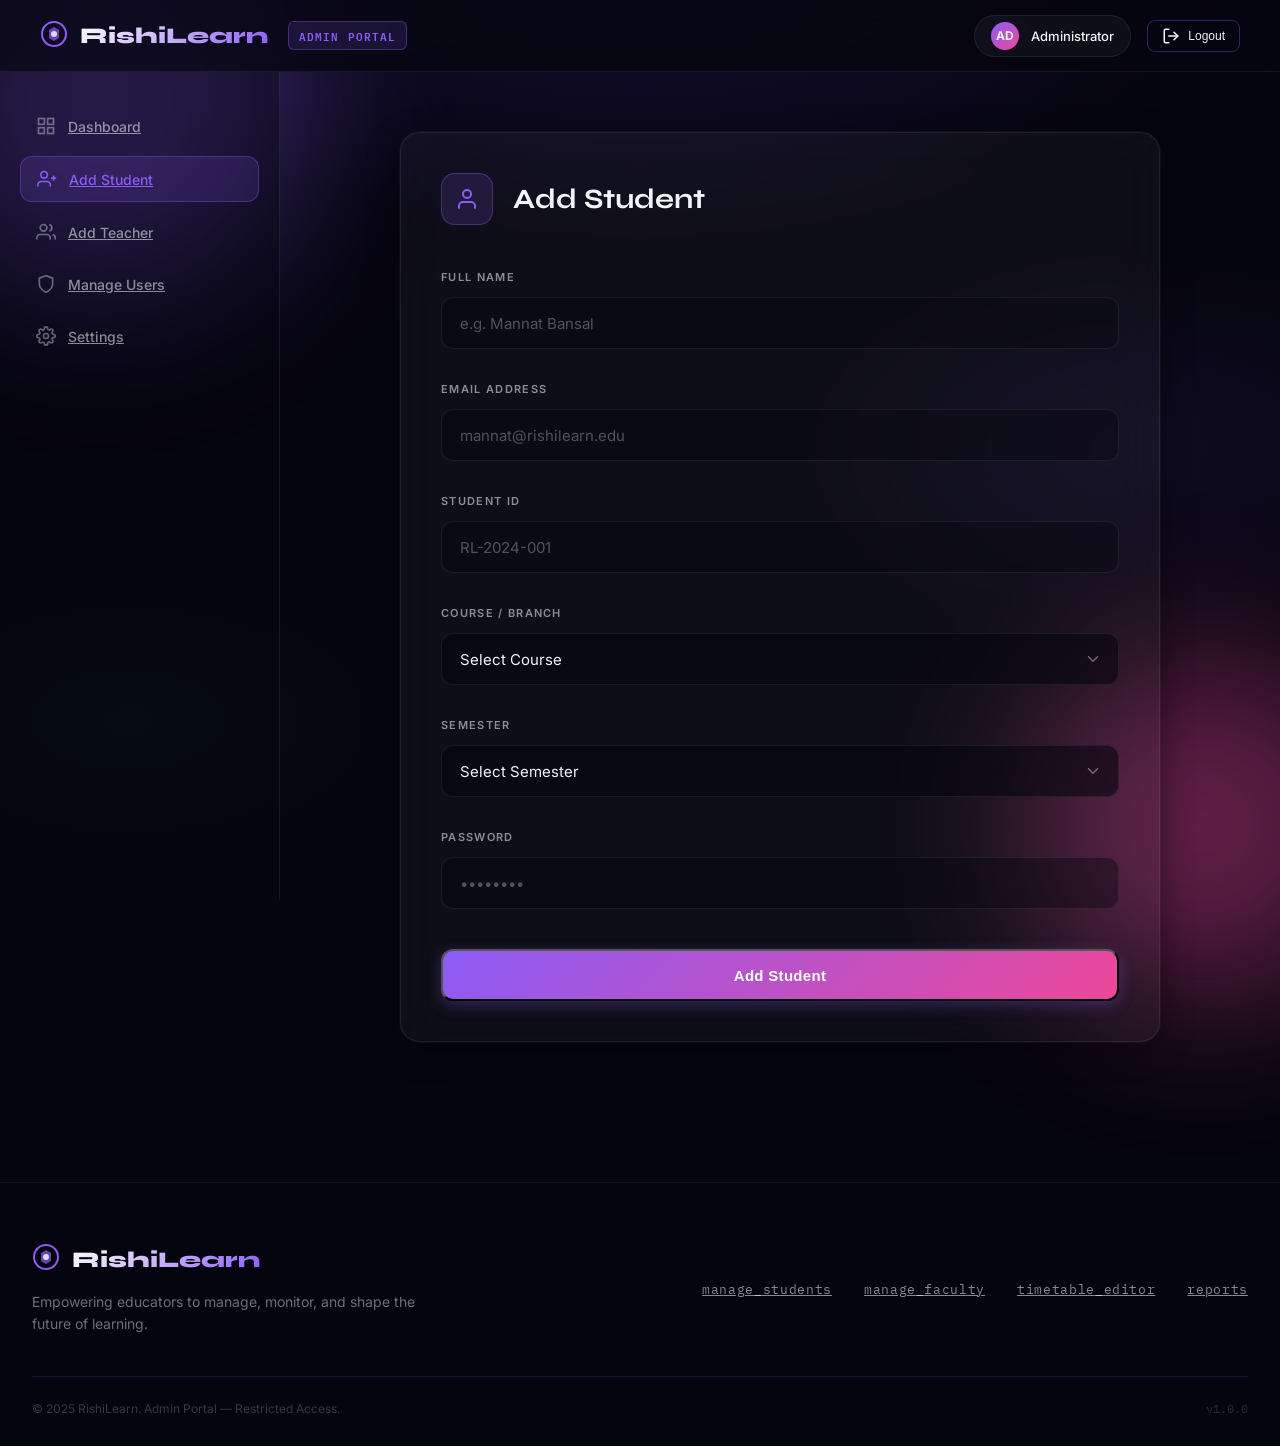
==== admin-portal.html @ 784b901e "Admin-portal" ====
<!DOCTYPE html>
<html lang="en">
<head>
    <meta charset="UTF-8">
    <meta name="viewport" content="width=device-width, initial-scale=1.0">
    <title>Admin Portal — RishiLearn</title>
    <!-- Google Fonts -->
    <link rel="preconnect" href="https://fonts.googleapis.com">
    <link rel="preconnect" href="https://fonts.gstatic.com" crossorigin>
    <link href="https://fonts.googleapis.com/css2?family=IBM+Plex+Mono:wght@400;500;600&family=Inter:wght@400;500;600;700&family=Syne:wght@700;800&display=swap" rel="stylesheet">
    <!-- Custom CSS -->
    <link rel="stylesheet" href="CSS/admin.css">
</head>
<body>
    <div class="scene">
        <div class="orb orb-1"></div>
        <div class="orb orb-2"></div>
    </div>

    <header class="navbar">
        <div class="nav-left">
            <a href="#" class="brand">
                <div class="brand-orb">
                    <svg width="28" height="28" viewBox="0 0 28 28" fill="none">
                        <circle cx="14" cy="14" r="12" stroke="url(#logoGrad)" stroke-width="2"/>
                        <path d="M9 10 L14 7 L19 10 L19 18 L14 21 L9 18 Z" fill="url(#logoFill)" opacity="0.9"/>
                        <circle cx="14" cy="14" r="3" fill="#fff" opacity="0.8" />
                        <defs>
                            <linearGradient id="logoGrad" x1="0" y1="0" x2="28" y2="28">
                                <stop offset="0%" stop-color="#8b5cf6" />
                                <stop offset="100%" stop-color="#ec4899" />
                            </linearGradient>
                            <linearGradient id="logoFill" x1="0" y1="0" x2="28" y2="28">
                                <stop offset="0%" stop-color="#8b5cf6" stop-opacity="0.8" />
                                <stop offset="100%" stop-color="#ec4899" stop-opacity="0.6" />
                            </linearGradient>
                        </defs>
                    </svg>
                </div>
                <span class="brand-text">RishiLearn</span>
            </a>
            <span class="portal-badge">Admin Portal</span>
        </div>

        <div class="nav-right">
            <div class="admin-profile">
                <div class="avatar">AD</div>
                <span class="admin-name">Administrator</span>
            </div>
            <button class="btn-logout">
                <svg width="18" height="18" viewBox="0 0 24 24" fill="none" stroke="currentColor" stroke-width="2" stroke-linecap="round" stroke-linejoin="round"><path d="M9 21H5a2 2 0 0 1-2-2V5a2 2 0 0 1 2-2h4"></path><polyline points="16 17 21 12 16 7"></polyline><line x1="21" y1="12" x2="9" y2="12"></line></svg>
                Logout
            </button>
        </div>
    </header>

    <div class="portal-container">
        <aside class="sidebar">
            <nav class="nav-list">
                <a href="#" class="nav-item">
                    <svg viewBox="0 0 24 24" fill="none" stroke="currentColor" stroke-width="2"><rect x="3" y="3" width="7" height="7"></rect><rect x="14" y="3" width="7" height="7"></rect><rect x="14" y="14" width="7" height="7"></rect><rect x="3" y="14" width="7" height="7"></rect></svg>
                    Dashboard
                </a>
                <a href="#" class="nav-item active">
                    <svg viewBox="0 0 24 24" fill="none" stroke="currentColor" stroke-width="2"><path d="M16 21v-2a4 4 0 0 0-4-4H5a4 4 0 0 0-4 4v2"></path><circle cx="8.5" cy="7" r="4"></circle><line x1="20" y1="8" x2="20" y2="14"></line><line x1="23" y1="11" x2="17" y2="11"></line></svg>
                    Add Student
                </a>
                <a href="#" class="nav-item">
                    <svg viewBox="0 0 24 24" fill="none" stroke="currentColor" stroke-width="2"><path d="M17 21v-2a4 4 0 0 0-4-4H5a4 4 0 0 0-4 4v2"></path><circle cx="9" cy="7" r="4"></circle><path d="M23 21v-2a4 4 0 0 0-3-3.87"></path><path d="M16 3.13a4 4 0 0 1 0 7.75"></path></svg>
                    Add Teacher
                </a>
                <a href="#" class="nav-item">
                    <svg viewBox="0 0 24 24" fill="none" stroke="currentColor" stroke-width="2"><path d="M12 22s8-4 8-10V5l-8-3-8 3v7c0 6 8 10 8 10z"></path></svg>
                    Manage Users
                </a>
                <a href="#" class="nav-item">
                    <svg viewBox="0 0 24 24" fill="none" stroke="currentColor" stroke-width="2"><circle cx="12" cy="12" r="3"></circle><path d="M19.4 15a1.65 1.65 0 0 0 .33 1.82l.06.06a2 2 0 0 1 0 2.83 2 2 0 0 1-2.83 0l-.06-.06a1.65 1.65 0 0 0-1.82-.33 1.65 1.65 0 0 0-1 1.51V21a2 2 0 0 1-2 2 2 2 0 0 1-2-2v-.09A1.65 1.65 0 0 0 9 19.4a1.65 1.65 0 0 0-1.82.33l-.06.06a2 2 0 0 1-2.83 0 2 2 0 0 1 0-2.83l.06-.06a1.65 1.65 0 0 0 .33-1.82 1.65 1.65 0 0 0-1.51-1H3a2 2 0 0 1-2-2 2 2 0 0 1 2-2h.09A1.65 1.65 0 0 0 4.6 9a1.65 1.65 0 0 0-.33-1.82l-.06-.06a2 2 0 0 1 0-2.83 2 2 0 0 1 2.83 0l.06.06a1.65 1.65 0 0 0 1.82.33H9a1.65 1.65 0 0 0 1-1.51V3a2 2 0 0 1 2-2 2 2 0 0 1 2 2v.09a1.65 1.65 0 0 0 1 1.51 1.65 1.65 0 0 0 1.82-.33l.06-.06a2 2 0 0 1 2.83 0 2 2 0 0 1 0 2.83l-.06.06a1.65 1.65 0 0 0-.33 1.82V9a1.65 1.65 0 0 0 1.51 1H21a2 2 0 0 1 2 2 2 2 0 0 1-2 2h-.09a1.65 1.65 0 0 0-1.51 1z"></path></svg>
                    Settings
                </a>
            </nav>
        </aside>

        <main class="main-content">
            <!-- VIEW: ADD STUDENT -->
            <section id="view-student" class="glass-card active-view">
                <header class="card-header">
                    <div class="icon-box">
                        <svg width="24" height="24" viewBox="0 0 24 24" fill="none" stroke="currentColor" stroke-width="2" stroke-linecap="round" stroke-linejoin="round"><path d="M20 21v-2a4 4 0 0 0-4-4H8a4 4 0 0 0-4 4v2"></path><circle cx="12" cy="7" r="4"></circle></svg>
                    </div>
                    <h2 class="card-title">Add Student</h2>
                </header>

                <form class="form-grid">
                    <div class="field-group">
                        <div class="label-row">
                            <label class="field-label">Full Name</label>
                        </div>
                        <input type="text" class="input-control" placeholder="e.g. Mannat Bansal">
                    </div>

                    <div class="field-group">
                        <div class="label-row">
                            <label class="field-label">Email Address</label>
                        </div>
                        <input type="email" class="input-control" placeholder="mannat@rishilearn.edu">
                    </div>

                    <div class="field-group">
                        <div class="label-row">
                            <label class="field-label">Student ID</label>
                        </div>
                        <input type="text" class="input-control" placeholder="RL-2024-001">
                    </div>

                    <div class="field-group">
                        <div class="label-row">
                            <label class="field-label">Course / Branch</label>
                        </div>
                        <select class="input-control">
                            <option value="" disabled selected>Select Course</option>
                            <option value="cse">Computer Science Engineering</option>
                            <option value="ece">Electronics Engineering</option>
                            <option value="me">Mechanical Engineering</option>
                            <option value="it">Information Technology</option>
                        </select>
                    </div>

                    <div class="field-group">
                        <div class="label-row">
                            <label class="field-label">Semester</label>
                        </div>
                        <select class="input-control">
                            <option value="" disabled selected>Select Semester</option>
                            <option value="1">1st Semester</option>
                            <option value="2">2nd Semester</option>
                            <option value="3">3rd Semester</option>
                            <option value="4">4th Semester</option>
                            <option value="5">5th Semester</option>
                            <option value="6">6th Semester</option>
                            <option value="7">7th Semester</option>
                            <option value="8">8th Semester</option>
                        </select>
                    </div>

                    <div class="field-group">
                        <div class="label-row">
                            <label class="field-label">Password</label>
                        </div>
                        <input type="password" class="input-control" placeholder="••••••••">
                    </div>

                    <button type="submit" class="btn-submit">
                        Add Student
                    </button>
                </form>
            </section>

            <!-- VIEW: ADD TEACHER -->
            <section id="view-teacher" class="glass-card" style="display: none;">
                <header class="card-header">
                    <div class="icon-box">
                        <svg width="24" height="24" viewBox="0 0 24 24" fill="none" stroke="currentColor" stroke-width="2" stroke-linecap="round" stroke-linejoin="round"><path d="M17 21v-2a4 4 0 0 0-4-4H5a4 4 0 0 0-4 4v2"></path><circle cx="9" cy="7" r="4"></circle><path d="M23 21v-2a4 4 0 0 0-3-3.87"></path><path d="M16 3.13a4 4 0 0 1 0 7.75"></path></svg>
                    </div>
                    <h2 class="card-title">Add Teacher</h2>
                </header>

                <form class="form-grid">
                    <div class="field-group">
                        <div class="label-row">
                            <label class="field-label">Full Name</label>
                        </div>
                        <input type="text" class="input-control" placeholder="e.g. Dr. Rajesh Kumar">
                    </div>

                    <div class="field-group">
                        <div class="label-row">
                            <label class="field-label">Email Address</label>
                        </div>
                        <input type="email" class="input-control" placeholder="rajesh@rishilearn.edu">
                    </div>

                    <div class="field-group">
                        <div class="label-row">
                            <label class="field-label">Employee ID</label>
                        </div>
                        <input type="text" class="input-control" placeholder="EMP-5021">
                    </div>

                    <div class="field-group">
                        <div class="label-row">
                            <label class="field-label">Year</label>
                        </div>
                        <select class="input-control">
                            <option value="" disabled selected>Select Year</option>
                            <option value="2024">2024</option>
                            <option value="2023">2023</option>
                            <option value="2022">2022</option>
                        </select>
                    </div>

                    <div class="field-group">
                        <div class="label-row">
                            <label class="field-label">Designation</label>
                        </div>
                        <input type="text" class="input-control" placeholder="e.g. Senior Professor">
                    </div>

                    <div class="field-group">
                        <div class="label-row">
                            <label class="field-label">Password</label>
                        </div>
                        <input type="password" class="input-control" placeholder="••••••••">
                    </div>

                    <button type="submit" class="btn-submit">
                        Add Teacher
                    </button>
                </form>
            </section>
        </main>
    </div>

    <footer class="footer">
        <div class="container">
            <div class="footer-content">
                <div class="footer-brand">
                    <a href="#" class="brand">
                        <div class="brand-orb">
                            <svg width="28" height="28" viewBox="0 0 28 28" fill="none">
                                <circle cx="14" cy="14" r="12" stroke="url(#footerOrbGrad)" stroke-width="2"/>
                                <path d="M9 10 L14 7 L19 10 L19 18 L14 21 L9 18 Z" fill="url(#footerOrbFill)" opacity="0.9"/>
                                <circle cx="14" cy="14" r="3" fill="#fff" opacity="0.8" />
                                <defs>
                                    <linearGradient id="footerOrbGrad" x1="0" y1="0" x2="28" y2="28">
                                        <stop offset="0%" stop-color="#8b5cf6" />
                                        <stop offset="100%" stop-color="#ec4899" />
                                    </linearGradient>
                                    <linearGradient id="footerOrbFill" x1="0" y1="0" x2="28" y2="28">
                                        <stop offset="0%" stop-color="#8b5cf6" stop-opacity="0.8" />
                                        <stop offset="100%" stop-color="#ec4899" stop-opacity="0.6" />
                                    </linearGradient>
                                </defs>
                            </svg>
                        </div>
                        <span class="brand-text">RishiLearn</span>
                    </a>
                    <p class="footer-desc">Empowering educators to manage, monitor, and shape the future of learning.</p>
                </div>
                <nav class="footer-nav">
                    <a href="#">manage_students</a>
                    <a href="#">manage_faculty</a>
                    <a href="#">timetable_editor</a>
                    <a href="#">reports</a>
                </nav>
            </div>
            <div class="footer-bottom">
                <div class="footer-copy">© 2025 RishiLearn. Admin Portal — Restricted Access.</div>
                <div class="footer-version">v1.0.0</div>
            </div>
        </div>
    </footer>

    <!-- Custom JS -->
    <script src="JS/admin.js"></script>
</body>
</html>
---- CSS/admin.css ----
:root {
    --bg-base: #05050f;
    --bg-glass: rgba(255, 255, 255, 0.04);
    --violet: #8b5cf6;
    --violet-dim: rgba(139, 92, 246, 0.15);
    --pink: #ec4899;
    --border-glass: rgba(255, 255, 255, 0.07);
    --border-glow: rgba(139, 92, 246, 0.35);
    --text-primary: #f1f5f9;
    --text-secondary: rgba(241, 245, 249, 0.55);
    --text-muted: rgba(241, 245, 249, 0.3);
    --font-inter: "Inter", sans-serif;
    --font-mono: "IBM Plex Mono", monospace;
    --font-syne: "Syne", sans-serif;
    --radius-md: 14px;
    --radius-lg: 20px;
    --shadow-card: 0 8px 32px rgba(0, 0, 0, 0.45), 0 0 0 1px rgba(255, 255, 255, 0.05);
    --trans-fast: 0.2s ease-in-out;
}

* {
    box-sizing: border-box;
    margin: 0;
    padding: 0;
}

body {
    font-family: var(--font-inter);
    background-color: var(--bg-base);
    color: var(--text-primary);
    min-height: 100vh;
    overflow-x: hidden;
    background-image:
        radial-gradient(ellipse 80% 60% at 50% -10%, rgba(99, 57, 210, 0.22) 0%, transparent 60%),
        radial-gradient(ellipse 50% 40% at 90% 50%, rgba(139, 92, 246, 0.08) 0%, transparent 55%),
        radial-gradient(ellipse 40% 30% at 10% 80%, rgba(34, 211, 238, 0.05) 0%, transparent 50%);
    background-attachment: fixed;
}

/* ── BACKGROUND ORBS ── */
.scene {
    position: fixed;
    top: 0;
    left: 0;
    width: 100%;
    height: 100%;
    z-index: -1;
    pointer-events: none;
}

.orb {
    position: absolute;
    border-radius: 50%;
    filter: blur(80px);
    opacity: 0.4;
    animation: drift 20s infinite alternate linear;
}

.orb-1 { width: 400px; height: 400px; background: var(--violet); top: -100px; left: -100px; }
.orb-2 { width: 350px; height: 350px; background: var(--pink); bottom: -100px; right: -100px; animation-delay: -5s; }

@keyframes drift {
    0% { transform: translate(0, 0) scale(1); }
    100% { transform: translate(40px, 60px) scale(1.1); }
}

/* ── NAVBAR ── */
.navbar {
    height: 72px;
    padding: 0 40px;
    display: flex;
    align-items: center;
    justify-content: space-between;
    background: rgba(5, 5, 15, 0.8);
    backdrop-filter: blur(12px);
    border-bottom: 1px solid var(--border-glass);
    position: sticky;
    top: 0;
    z-index: 100;
}

.nav-left {
    display: flex;
    align-items: center;
    gap: 20px;
}

.brand {
    display: flex;
    align-items: center;
    gap: 12px;
    text-decoration: none;
}

.brand-text {
    font-family: var(--font-syne);
    font-weight: 800;
    font-size: 1.4rem;
    background: linear-gradient(135deg, #fff 0%, var(--violet) 100%);
    -webkit-background-clip: text;
    -webkit-text-fill-color: transparent;
}

.portal-badge {
    font-family: var(--font-mono);
    font-size: 11px;
    font-weight: 600;
    color: var(--violet);
    background: var(--violet-dim);
    padding: 4px 10px;
    border-radius: 6px;
    border: 1px solid var(--border-glow);
    text-transform: uppercase;
    letter-spacing: 0.1em;
}

.nav-right {
    display: flex;
    align-items: center;
    gap: 16px;
}

.admin-profile {
    display: flex;
    align-items: center;
    gap: 12px;
    padding: 6px 16px;
    background: var(--bg-glass);
    border: 1px solid var(--border-glass);
    border-radius: 100px;
}

.avatar {
    width: 28px;
    height: 28px;
    border-radius: 50%;
    background: linear-gradient(135deg, var(--violet), var(--pink));
    display: flex;
    align-items: center;
    justify-content: center;
    font-weight: 700;
    font-size: 12px;
}

.admin-name {
    font-size: 13px;
    font-weight: 500;
}

.btn-logout {
    padding: 6px 14px;
    border: 1px solid var(--border-glow);
    border-radius: 8px;
    color: var(--text-primary);
    font-size: 12px;
    font-weight: 500;
    background: transparent;
    display: flex;
    align-items: center;
    gap: 8px;
    transition: all var(--trans-fast);
}

.btn-logout:hover {
    background: rgba(139, 92, 246, 0.1);
    border-color: var(--violet);
    transform: translateY(-1px);
}

/* ── LAYOUT ── */
.portal-container {
    display: grid;
    grid-template-columns: 280px 1fr;
    min-height: calc(100vh - 72px);
}

/* ── SIDEBAR ── */
.sidebar {
    padding: 32px 20px;
    border-right: 1px solid var(--border-glass);
    background: rgba(5, 5, 15, 0.4);
    position: sticky;
    top: 72px;
    height: calc(100vh - 72px);
}

.nav-list {
    display: flex;
    flex-direction: column;
    gap: 8px;
}

.nav-item {
    display: flex;
    align-items: center;
    gap: 12px;
    padding: 12px 16px;
    border-radius: 12px;
    color: var(--text-secondary);
    font-size: 14px;
    font-weight: 500;
    transition: all var(--trans-fast);
}

.nav-item svg {
    width: 20px;
    height: 20px;
    opacity: 0.7;
}

.nav-item:hover {
    background: var(--bg-glass);
    color: var(--text-primary);
}

.nav-item.active {
    background: var(--violet-dim);
    color: var(--violet);
    border: 1px solid var(--border-glow);
}

.nav-item.active svg {
    opacity: 1;
}

/* ── MAIN CONTENT ── */
.main-content {
    padding: 60px 40px;
    display: flex;
    justify-content: center;
    align-items: flex-start;
    background: transparent;
}

.glass-card {
    background: var(--bg-glass);
    backdrop-filter: blur(24px);
    border-radius: var(--radius-lg);
    border: 1px solid var(--border-glass);
    padding: 40px;
    box-shadow: var(--shadow-card);
    width: 100%;
    max-width: 760px;
    animation: fadeIn 0.4s ease-out;
}

@keyframes fadeIn {
    from { opacity: 0; transform: translateY(10px); }
    to { opacity: 1; transform: translateY(0); }
}

.card-header {
    display: flex;
    align-items: center;
    gap: 20px;
    margin-bottom: 40px;
}

.icon-box {
    width: 52px;
    height: 52px;
    border-radius: 14px;
    background: var(--violet-dim);
    display: flex;
    align-items: center;
    justify-content: center;
    color: var(--violet);
    border: 1px solid var(--border-glow);
}

.card-title {
    font-family: var(--font-syne);
    font-size: 1.75rem;
    font-weight: 700;
}

/* ── FORM STYLES ── */
.form-grid {
    display: grid;
    gap: 28px;
}

.field-group {
    display: flex;
    flex-direction: column;
    gap: 12px;
}

.field-label {
    font-size: 11px;
    font-weight: 600;
    color: var(--text-secondary);
    text-transform: uppercase;
    letter-spacing: 0.12em;
}

.input-control {
    width: 100%;
    height: 52px;
    background: rgba(5, 5, 15, 0.4);
    border: 1px solid var(--border-glass);
    border-radius: 12px;
    padding: 0 18px;
    color: var(--text-primary);
    font-family: inherit;
    font-size: 15px;
    transition: all var(--trans-fast);
}

.input-control::placeholder {
    color: var(--text-muted);
}

.input-control:focus {
    outline: none;
    border-color: var(--violet);
    background: rgba(139, 92, 246, 0.08);
    box-shadow: 0 0 0 4px var(--violet-dim);
}

select.input-control {
    appearance: none;
    background-color: rgba(5, 5, 15, 0.6);
    background-image: url("data:image/svg+xml,%3Csvg xmlns='http://www.w3.org/2000/svg' width='24' height='24' viewBox='0 0 24 24' fill='none' stroke='rgba(241, 245, 249, 0.4)' stroke-width='2' stroke-linecap='round' stroke-linejoin='round'%3E%3Cpolyline points='6 9 12 15 18 9'%3E%3C/polyline%3E%3C/svg%3E");
    background-repeat: no-repeat;
    background-position: right 16px center;
    background-size: 18px;
    cursor: pointer;
}

select option {
    background-color: #0c0c1d;
    color: var(--text-primary);
    padding: 12px;
}


.btn-submit {
    margin-top: 12px;
    width: 100%;
    height: 52px;
    background: linear-gradient(135deg, var(--violet) 0%, var(--pink) 100%);
    border-radius: 12px;
    color: white;
    font-weight: 600;
    font-size: 15px;
    letter-spacing: 0.02em;
    box-shadow: 0 4px 15px rgba(139, 92, 246, 0.3);
    transition: all var(--trans-fast);
    display: flex;
    align-items: center;
    justify-content: center;
    gap: 10px;
}

.btn-submit:hover {
    transform: translateY(-2px);
    box-shadow: 0 6px 20px rgba(139, 92, 246, 0.4);
    filter: brightness(1.1);
}

.btn-submit:active {
    transform: translateY(0);
}

.container {
    max-width: 1280px;
    margin: 0 auto;
    padding: 0 32px;
}

/* ── FOOTER ── */
.footer {
    background: rgba(5, 5, 15, 0.85);
    backdrop-filter: blur(24px) saturate(1.5);
    -webkit-backdrop-filter: blur(24px) saturate(1.5);
    border-top: 1px solid var(--border-glass);
    padding: 60px 0 30px;
    margin-top: 80px;
    z-index: 10;
    position: relative;
}

.footer-content {
    display: flex;
    justify-content: space-between;
    align-items: center;
    gap: 40px;
}

.footer-brand {
    max-width: 400px;
}

.footer-brand .brand {
    display: flex;
    align-items: center;
    gap: 12px;
    text-decoration: none;
    margin-bottom: 16px;
}

.footer-desc {
    color: var(--text-secondary);
    font-size: 14px;
    line-height: 1.6;
    opacity: 0.8;
}

.footer-nav {
    display: flex;
    align-items: center;
    gap: 32px;
}

.footer-nav a {
    font-family: var(--font-mono);
    font-size: 13px;
    color: var(--text-secondary);
    transition: all var(--trans-fast);
    text-transform: lowercase;
    letter-spacing: 0.05em;
    white-space: nowrap;
}

.footer-nav a:hover {
    color: var(--violet);
    transform: translateY(-2px);
}

.footer-bottom {
    margin-top: 40px;
    padding-top: 24px;
    border-top: 1px solid var(--violet-dim);
    display: flex;
    justify-content: space-between;
    align-items: center;
    color: var(--text-muted);
    font-size: 12px;
}

.footer-copy {
    opacity: 0.7;
}

.footer-version {
    font-family: var(--font-mono);
    opacity: 0.5;
}

@media (max-width: 968px) {
    .footer-content {
        flex-direction: column;
        text-align: center;
        gap: 32px;
    }
    .footer-nav {
        flex-wrap: wrap;
        justify-content: center;
        gap: 20px;
    }
    .footer-bottom {
        flex-direction: column;
        gap: 12px;
        text-align: center;
    }
}

@media (max-width: 1200px) {
    .main-content {
        padding: 40px 20px;
    }
}

@media (max-width: 768px) {
    .portal-container {
        grid-template-columns: 1fr;
    }
    .sidebar {
        display: none;
    }
}
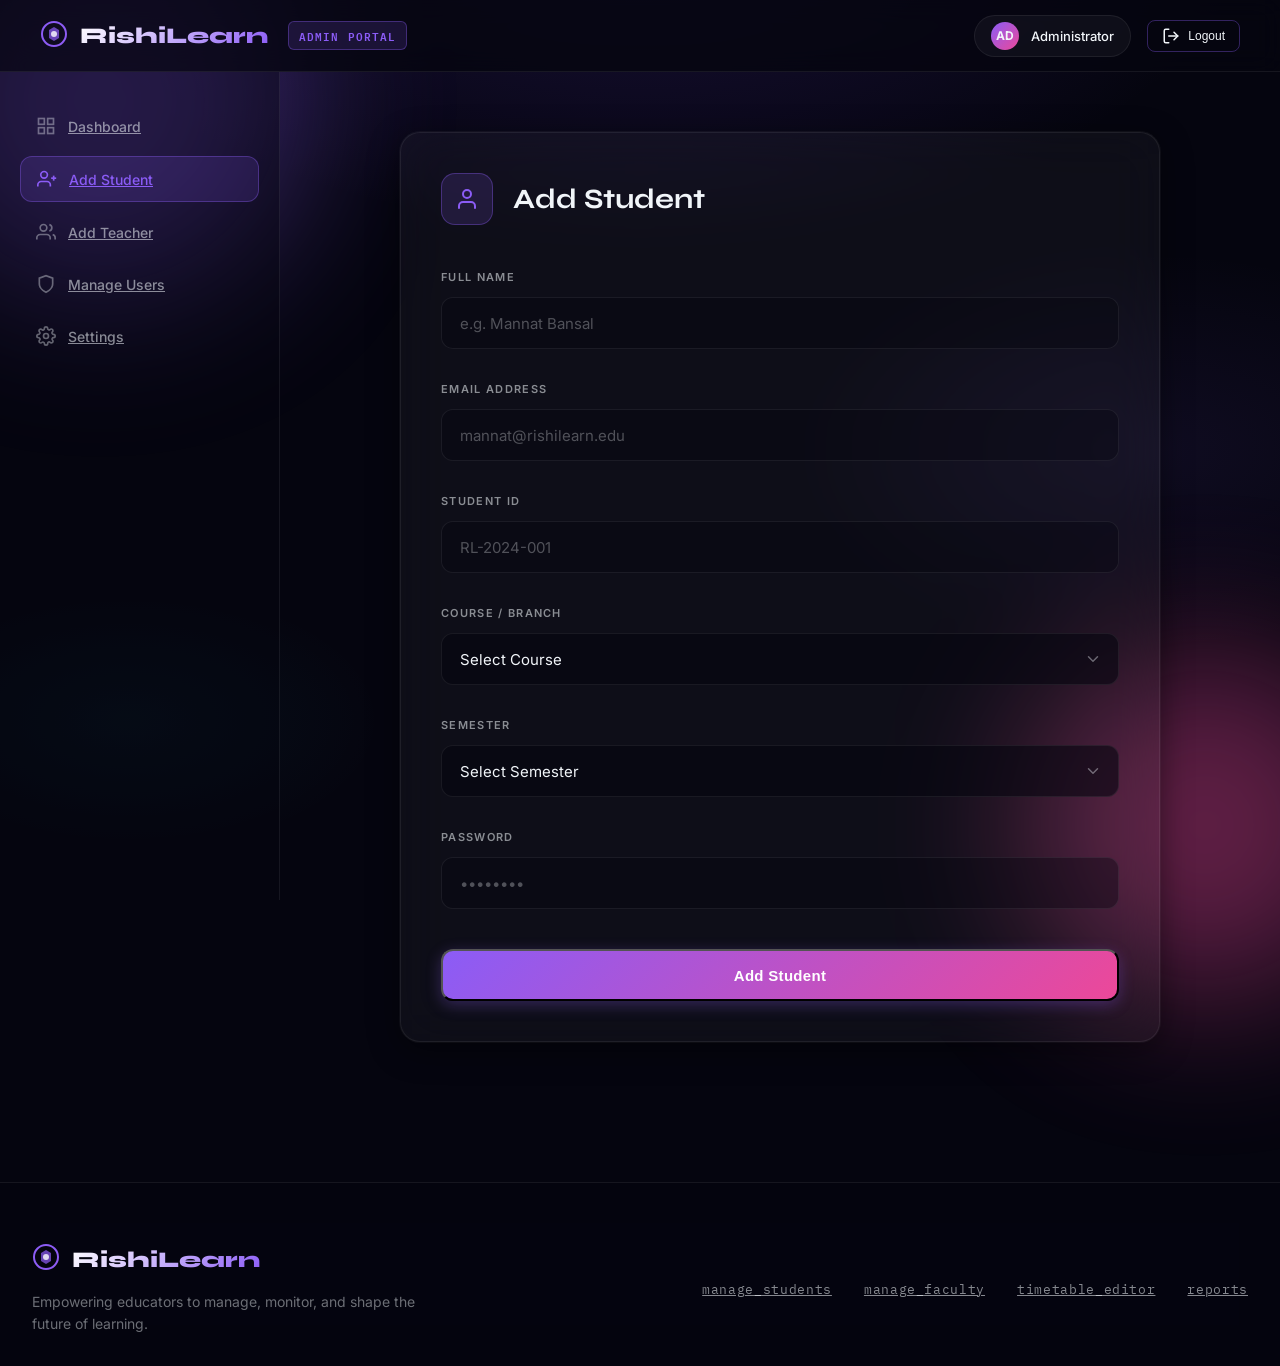
==== commit 59608331: "footer-changes" ====
--- a/admin-portal.html
+++ b/admin-portal.html
@@ -253,10 +253,7 @@
                     <a href="#">reports</a>
                 </nav>
             </div>
-            <div class="footer-bottom">
-                <div class="footer-copy">© 2025 RishiLearn. Admin Portal — Restricted Access.</div>
-                <div class="footer-version">v1.0.0</div>
-            </div>
+
         </div>
     </footer>
 
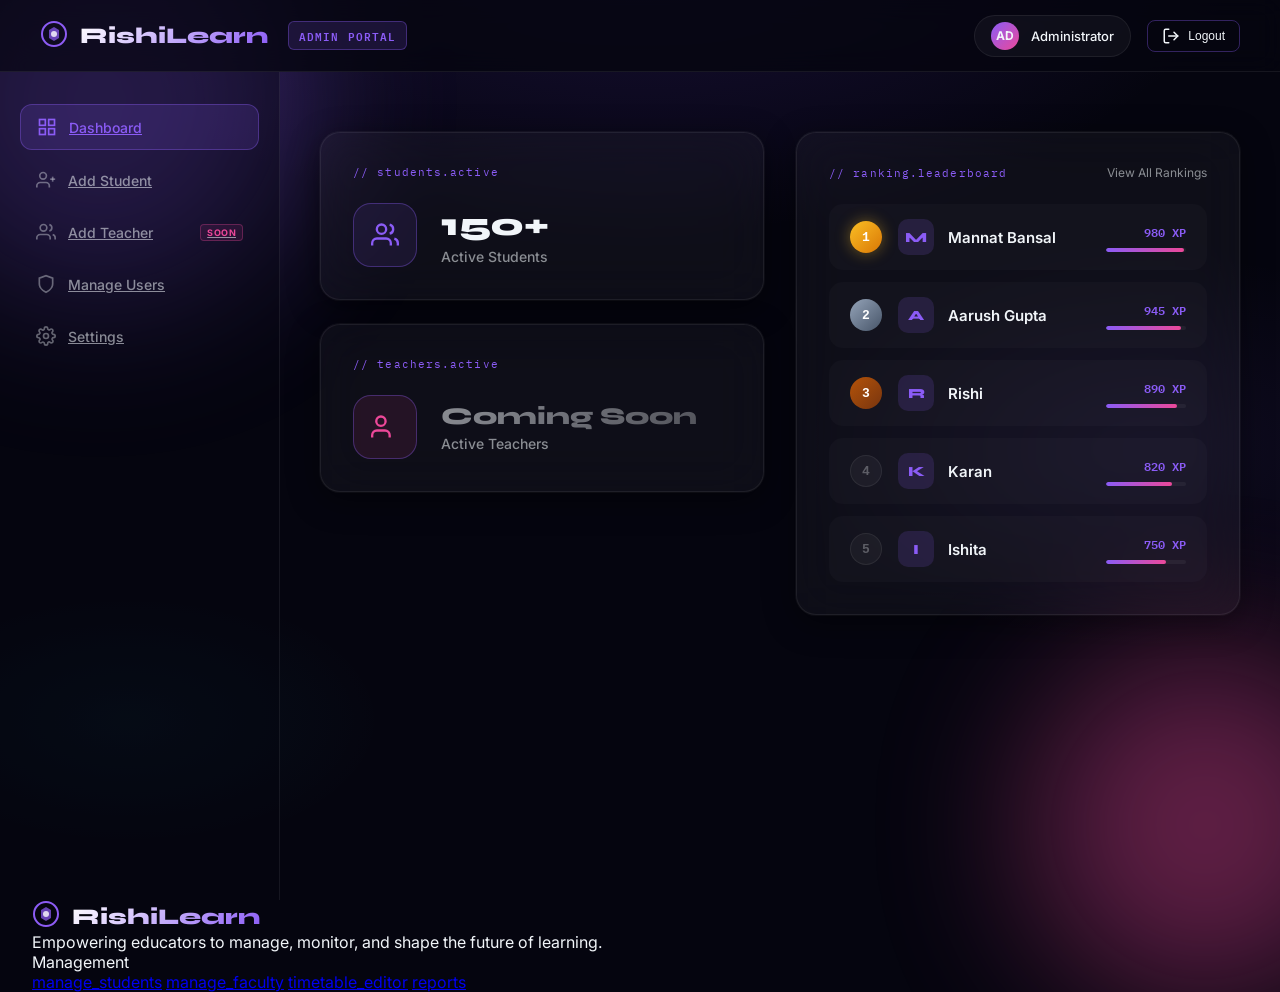
==== commit c226c86c: "Added admin dashboard and fixed some of the CSS" ====
--- a/admin-portal.html
+++ b/admin-portal.html
@@ -57,17 +57,18 @@
     <div class="portal-container">
         <aside class="sidebar">
             <nav class="nav-list">
-                <a href="#" class="nav-item">
+                <a href="#" class="nav-item active">
                     <svg viewBox="0 0 24 24" fill="none" stroke="currentColor" stroke-width="2"><rect x="3" y="3" width="7" height="7"></rect><rect x="14" y="3" width="7" height="7"></rect><rect x="14" y="14" width="7" height="7"></rect><rect x="3" y="14" width="7" height="7"></rect></svg>
                     Dashboard
                 </a>
-                <a href="#" class="nav-item active">
+                <a href="#" class="nav-item">
                     <svg viewBox="0 0 24 24" fill="none" stroke="currentColor" stroke-width="2"><path d="M16 21v-2a4 4 0 0 0-4-4H5a4 4 0 0 0-4 4v2"></path><circle cx="8.5" cy="7" r="4"></circle><line x1="20" y1="8" x2="20" y2="14"></line><line x1="23" y1="11" x2="17" y2="11"></line></svg>
                     Add Student
                 </a>
                 <a href="#" class="nav-item">
                     <svg viewBox="0 0 24 24" fill="none" stroke="currentColor" stroke-width="2"><path d="M17 21v-2a4 4 0 0 0-4-4H5a4 4 0 0 0-4 4v2"></path><circle cx="9" cy="7" r="4"></circle><path d="M23 21v-2a4 4 0 0 0-3-3.87"></path><path d="M16 3.13a4 4 0 0 1 0 7.75"></path></svg>
                     Add Teacher
+                    <span class="badge-soon">Soon</span>
                 </a>
                 <a href="#" class="nav-item">
                     <svg viewBox="0 0 24 24" fill="none" stroke="currentColor" stroke-width="2"><path d="M12 22s8-4 8-10V5l-8-3-8 3v7c0 6 8 10 8 10z"></path></svg>
@@ -81,8 +82,111 @@
         </aside>
 
         <main class="main-content">
+            <!-- VIEW: DASHBOARD -->
+            <section id="view-dashboard" class="dashboard-hero-grid">
+                <!-- Left Column: Stats Cards -->
+                <div class="hero-left">
+                    <div class="glass-card stat-card">
+                        <div class="card-header-line">
+                            <span class="card-label-mono">// students.active</span>
+                        </div>
+                        <div class="stat-content">
+                            <div class="stat-icon-box student-icon">
+                                <svg viewBox="0 0 24 24" fill="none" stroke="currentColor" stroke-width="2"><path d="M17 21v-2a4 4 0 0 0-4-4H5a4 4 0 0 0-4 4v2"></path><circle cx="9" cy="7" r="4"></circle><path d="M23 21v-2a4 4 0 0 0-3-3.87"></path><path d="M16 3.13a4 4 0 0 1 0 7.75"></path></svg>
+                            </div>
+                            <div class="stat-info">
+                                <span class="stat-value">150+</span>
+                                <span class="stat-label">Active Students</span>
+                            </div>
+                        </div>
+                    </div>
+
+                    <div class="glass-card stat-card">
+                        <div class="card-header-line">
+                            <span class="card-label-mono">// teachers.active</span>
+                        </div>
+                        <div class="stat-content">
+                            <div class="stat-icon-box teacher-icon">
+                                <svg viewBox="0 0 24 24" fill="none" stroke="currentColor" stroke-width="2"><path d="M16 21v-2a4 4 0 0 0-4-4H5a4 4 0 0 0-4 4v2"></path><circle cx="8.5" cy="7" r="4"></circle></svg>
+                            </div>
+                            <div class="stat-info">
+                                <span class="stat-value text-soon">Coming Soon</span>
+                                <span class="stat-label">Active Teachers</span>
+                            </div>
+                        </div>
+                    </div>
+                </div>
+
+                <!-- Right Column: Leaderboard -->
+                <div class="hero-right">
+                    <div class="glass-card card-leaderboard">
+                        <div class="card-header-line">
+                            <span class="card-label-mono">// ranking.leaderboard</span>
+                            <span class="view-all-link">View All Rankings</span>
+                        </div>
+                        <ul class="leaderboard-list">
+                            <li class="leaderboard-item rank-1">
+                                <div class="rank-badge">1</div>
+                                <div class="user-info">
+                                    <div class="user-avatar-sm">M</div>
+                                    <span class="user-name">Mannat Bansal</span>
+                                </div>
+                                <div class="user-stats">
+                                    <span class="user-xp">980 XP</span>
+                                    <div class="xp-bar"><div class="xp-fill w-98"></div></div>
+                                </div>
+                            </li>
+                            <li class="leaderboard-item rank-2">
+                                <div class="rank-badge">2</div>
+                                <div class="user-info">
+                                    <div class="user-avatar-sm">A</div>
+                                    <span class="user-name">Aarush Gupta</span>
+                                </div>
+                                <div class="user-stats">
+                                    <span class="user-xp">945 XP</span>
+                                    <div class="xp-bar"><div class="xp-fill w-94"></div></div>
+                                </div>
+                            </li>
+                            <li class="leaderboard-item rank-3">
+                                <div class="rank-badge">3</div>
+                                <div class="user-info">
+                                    <div class="user-avatar-sm">R</div>
+                                    <span class="user-name">Rishi</span>
+                                </div>
+                                <div class="user-stats">
+                                    <span class="user-xp">890 XP</span>
+                                    <div class="xp-bar"><div class="xp-fill w-89"></div></div>
+                                </div>
+                            </li>
+                            <li class="leaderboard-item">
+                                <div class="rank-badge">4</div>
+                                <div class="user-info">
+                                    <div class="user-avatar-sm">K</div>
+                                    <span class="user-name">Karan</span>
+                                </div>
+                                <div class="user-stats">
+                                    <span class="user-xp">820 XP</span>
+                                    <div class="xp-bar"><div class="xp-fill w-82"></div></div>
+                                </div>
+                            </li>
+                            <li class="leaderboard-item">
+                                <div class="rank-badge">5</div>
+                                <div class="user-info">
+                                    <div class="user-avatar-sm">I</div>
+                                    <span class="user-name">Ishita</span>
+                                </div>
+                                <div class="user-stats">
+                                    <span class="user-xp">750 XP</span>
+                                    <div class="xp-bar"><div class="xp-fill w-75"></div></div>
+                                </div>
+                            </li>
+                        </ul>
+                    </div>
+                </div>
+            </section>
+
             <!-- VIEW: ADD STUDENT -->
-            <section id="view-student" class="glass-card active-view">
+            <section id="view-student" class="glass-card" style="display: none;">
                 <header class="card-header">
                     <div class="icon-box">
                         <svg width="24" height="24" viewBox="0 0 24 24" fill="none" stroke="currentColor" stroke-width="2" stroke-linecap="round" stroke-linejoin="round"><path d="M20 21v-2a4 4 0 0 0-4-4H8a4 4 0 0 0-4 4v2"></path><circle cx="12" cy="7" r="4"></circle></svg>
@@ -164,98 +268,59 @@
                     <h2 class="card-title">Add Teacher</h2>
                 </header>
 
-                <form class="form-grid">
-                    <div class="field-group">
-                        <div class="label-row">
-                            <label class="field-label">Full Name</label>
-                        </div>
-                        <input type="text" class="input-control" placeholder="e.g. Dr. Rajesh Kumar">
-                    </div>
-
-                    <div class="field-group">
-                        <div class="label-row">
-                            <label class="field-label">Email Address</label>
-                        </div>
-                        <input type="email" class="input-control" placeholder="rajesh@rishilearn.edu">
-                    </div>
-
-                    <div class="field-group">
-                        <div class="label-row">
-                            <label class="field-label">Employee ID</label>
-                        </div>
-                        <input type="text" class="input-control" placeholder="EMP-5021">
-                    </div>
-
-                    <div class="field-group">
-                        <div class="label-row">
-                            <label class="field-label">Year</label>
-                        </div>
-                        <select class="input-control">
-                            <option value="" disabled selected>Select Year</option>
-                            <option value="2024">2024</option>
-                            <option value="2023">2023</option>
-                            <option value="2022">2022</option>
-                        </select>
-                    </div>
-
-                    <div class="field-group">
-                        <div class="label-row">
-                            <label class="field-label">Designation</label>
-                        </div>
-                        <input type="text" class="input-control" placeholder="e.g. Senior Professor">
-                    </div>
-
-                    <div class="field-group">
-                        <div class="label-row">
-                            <label class="field-label">Password</label>
-                        </div>
-                        <input type="password" class="input-control" placeholder="••••••••">
-                    </div>
-
-                    <button type="submit" class="btn-submit">
-                        Add Teacher
-                    </button>
-                </form>
+                <div class="coming-soon-container">
+                    <div class="cs-icon-box">
+                        <svg viewBox="0 0 24 24" fill="none" stroke="currentColor" stroke-width="2" stroke-linecap="round" stroke-linejoin="round"><path d="M12 2v4M12 18v4M4.93 4.93l2.83 2.83M16.24 16.24l2.83 2.83M2 12h4M18 12h4M4.93 19.07l2.83-2.83M16.24 7.76l2.83-2.83"></path></svg>
+                    </div>
+                    <h1 class="cs-title">Coming Soon</h1>
+                    <p class="cs-desc">We're building a powerful teacher management system. This feature will be available in the next update.</p>
+                </div>
             </section>
         </main>
     </div>
 
     <footer class="footer">
-        <div class="container">
-            <div class="footer-content">
-                <div class="footer-brand">
-                    <a href="#" class="brand">
-                        <div class="brand-orb">
-                            <svg width="28" height="28" viewBox="0 0 28 28" fill="none">
-                                <circle cx="14" cy="14" r="12" stroke="url(#footerOrbGrad)" stroke-width="2"/>
-                                <path d="M9 10 L14 7 L19 10 L19 18 L14 21 L9 18 Z" fill="url(#footerOrbFill)" opacity="0.9"/>
-                                <circle cx="14" cy="14" r="3" fill="#fff" opacity="0.8" />
-                                <defs>
-                                    <linearGradient id="footerOrbGrad" x1="0" y1="0" x2="28" y2="28">
-                                        <stop offset="0%" stop-color="#8b5cf6" />
-                                        <stop offset="100%" stop-color="#ec4899" />
-                                    </linearGradient>
-                                    <linearGradient id="footerOrbFill" x1="0" y1="0" x2="28" y2="28">
-                                        <stop offset="0%" stop-color="#8b5cf6" stop-opacity="0.8" />
-                                        <stop offset="100%" stop-color="#ec4899" stop-opacity="0.6" />
-                                    </linearGradient>
-                                </defs>
-                            </svg>
-                        </div>
-                        <span class="brand-text">RishiLearn</span>
-                    </a>
-                    <p class="footer-desc">Empowering educators to manage, monitor, and shape the future of learning.</p>
-                </div>
-                <nav class="footer-nav">
-                    <a href="#">manage_students</a>
-                    <a href="#">manage_faculty</a>
-                    <a href="#">timetable_editor</a>
-                    <a href="#">reports</a>
-                </nav>
+      <div class="container">
+        <div class="footer-content">
+          <div class="footer-brand">
+            <a href="#" class="brand">
+              <div class="brand-orb">
+                <svg width="28" height="28" viewBox="0 0 28 28" fill="none">
+                  <circle cx="14" cy="14" r="12" stroke="url(#footerOrbGrad)" stroke-width="2"/>
+                  <path d="M9 10 L14 7 L19 10 L19 18 L14 21 L9 18 Z" fill="url(#footerOrbFill)" opacity="0.9"/>
+                  <circle cx="14" cy="14" r="3" fill="#fff" opacity="0.8" />
+                  <defs>
+                    <linearGradient id="footerOrbGrad" x1="0" y1="0" x2="28" y2="28">
+                      <stop offset="0%" stop-color="#8b5cf6" />
+                      <stop offset="100%" stop-color="#ec4899" />
+                    </linearGradient>
+                    <linearGradient id="footerOrbFill" x1="0" y1="0" x2="28" y2="28">
+                      <stop offset="0%" stop-color="#8b5cf6" stop-opacity="0.8" />
+                      <stop offset="100%" stop-color="#ec4899" stop-opacity="0.6" />
+                    </linearGradient>
+                  </defs>
+                </svg>
+              </div>
+              <span class="brand-text">RishiLearn</span>
+            </a>
+            <p class="footer-desc">Empowering educators to manage, monitor, and shape the future of learning.</p>
+          </div>
+          <nav class="footer-nav">
+            <div class="footer-nav-col">
+              <span class="footer-nav-title">Management</span>
+              <div class="footer-nav-links">
+                <a href="#">manage_students</a>
+                <a href="#">manage_faculty</a>
+                <a href="#">timetable_editor</a>
+                <a href="#">reports</a>
+              </div>
             </div>
-
+          </nav>
         </div>
+
+      </div>
     </footer>
+
 
     <!-- Custom JS -->
     <script src="JS/admin.js"></script>
--- a/CSS/admin.css
+++ b/CSS/admin.css
@@ -369,102 +369,7 @@
     padding: 0 32px;
 }
 
-/* ── FOOTER ── */
-.footer {
-    background: rgba(5, 5, 15, 0.85);
-    backdrop-filter: blur(24px) saturate(1.5);
-    -webkit-backdrop-filter: blur(24px) saturate(1.5);
-    border-top: 1px solid var(--border-glass);
-    padding: 60px 0 30px;
-    margin-top: 80px;
-    z-index: 10;
-    position: relative;
-}
-
-.footer-content {
-    display: flex;
-    justify-content: space-between;
-    align-items: center;
-    gap: 40px;
-}
-
-.footer-brand {
-    max-width: 400px;
-}
-
-.footer-brand .brand {
-    display: flex;
-    align-items: center;
-    gap: 12px;
-    text-decoration: none;
-    margin-bottom: 16px;
-}
-
-.footer-desc {
-    color: var(--text-secondary);
-    font-size: 14px;
-    line-height: 1.6;
-    opacity: 0.8;
-}
-
-.footer-nav {
-    display: flex;
-    align-items: center;
-    gap: 32px;
-}
-
-.footer-nav a {
-    font-family: var(--font-mono);
-    font-size: 13px;
-    color: var(--text-secondary);
-    transition: all var(--trans-fast);
-    text-transform: lowercase;
-    letter-spacing: 0.05em;
-    white-space: nowrap;
-}
-
-.footer-nav a:hover {
-    color: var(--violet);
-    transform: translateY(-2px);
-}
-
-.footer-bottom {
-    margin-top: 40px;
-    padding-top: 24px;
-    border-top: 1px solid var(--violet-dim);
-    display: flex;
-    justify-content: space-between;
-    align-items: center;
-    color: var(--text-muted);
-    font-size: 12px;
-}
-
-.footer-copy {
-    opacity: 0.7;
-}
-
-.footer-version {
-    font-family: var(--font-mono);
-    opacity: 0.5;
-}
-
-@media (max-width: 968px) {
-    .footer-content {
-        flex-direction: column;
-        text-align: center;
-        gap: 32px;
-    }
-    .footer-nav {
-        flex-wrap: wrap;
-        justify-content: center;
-        gap: 20px;
-    }
-    .footer-bottom {
-        flex-direction: column;
-        gap: 12px;
-        text-align: center;
-    }
-}
+/* Redundant footer styles removed. Using style.css for global footer. */
 
 @media (max-width: 1200px) {
     .main-content {
@@ -480,3 +385,317 @@
         display: none;
     }
 }
+
+/* ── COMING SOON STATE ── */
+.badge-soon {
+    font-size: 9px;
+    font-weight: 700;
+    color: var(--pink);
+    background: rgba(236, 72, 153, 0.1);
+    padding: 2px 6px;
+    border-radius: 4px;
+    border: 1px solid rgba(236, 72, 153, 0.3);
+    text-transform: uppercase;
+    margin-left: auto;
+    letter-spacing: 0.05em;
+}
+
+.coming-soon-container {
+    display: flex;
+    flex-direction: column;
+    align-items: center;
+    justify-content: center;
+    text-align: center;
+    padding: 60px 20px;
+    min-height: 400px;
+}
+
+.cs-icon-box {
+    width: 80px;
+    height: 80px;
+    background: var(--violet-dim);
+    border-radius: 24px;
+    display: flex;
+    align-items: center;
+    justify-content: center;
+    color: var(--violet);
+    margin-bottom: 24px;
+    border: 1px solid var(--border-glow);
+    position: relative;
+    box-shadow: 0 0 30px rgba(139, 92, 246, 0.2);
+}
+
+.cs-icon-box svg {
+    width: 40px;
+    height: 40px;
+}
+
+.cs-title {
+    font-family: var(--font-syne);
+    font-size: 2rem;
+    font-weight: 800;
+    margin-bottom: 16px;
+    background: linear-gradient(135deg, #fff 0%, var(--violet) 100%);
+    -webkit-background-clip: text;
+    -webkit-text-fill-color: transparent;
+}
+
+.cs-desc {
+    color: var(--text-secondary);
+    font-size: 16px;
+    max-width: 400px;
+    line-height: 1.6;
+}
+
+/* ── DASHBOARD VIEW ── */
+.dashboard-hero-grid {
+    display: grid;
+    grid-template-columns: 1fr 1fr;
+    gap: 32px;
+    width: 100%;
+    max-width: 1200px;
+    align-items: start;
+    animation: fadeIn 0.4s ease-out;
+}
+
+.hero-left, .hero-right {
+    display: flex;
+    flex-direction: column;
+    gap: 24px;
+    width: 100%;
+}
+
+.stat-card {
+    padding: 32px;
+}
+
+
+.stat-content {
+    display: flex;
+    align-items: center;
+    gap: 24px;
+    margin-top: 12px;
+}
+
+.stat-icon-box {
+    width: 64px;
+    height: 64px;
+    border-radius: 18px;
+    display: flex;
+    align-items: center;
+    justify-content: center;
+    border: 1px solid var(--border-glow);
+}
+
+.stat-icon-box svg {
+    width: 28px;
+    height: 28px;
+}
+
+.student-icon {
+    background: rgba(139, 92, 246, 0.1);
+    color: var(--violet);
+}
+
+.teacher-icon {
+    background: rgba(236, 72, 153, 0.1);
+    color: var(--pink);
+}
+
+.stat-info {
+    display: flex;
+    flex-direction: column;
+    gap: 4px;
+}
+
+.stat-value {
+    font-family: var(--font-syne);
+    font-size: 2rem;
+    font-weight: 800;
+    color: var(--text-primary);
+}
+
+.stat-label {
+    font-size: 14px;
+    color: var(--text-secondary);
+    font-weight: 500;
+}
+
+.text-soon {
+    font-size: 1.5rem;
+    background: linear-gradient(135deg, var(--text-secondary), var(--text-muted));
+    -webkit-background-clip: text;
+    -webkit-text-fill-color: transparent;
+}
+
+/* ── LEADERBOARD STYLES ── */
+.card-leaderboard {
+    display: flex;
+    flex-direction: column;
+    padding: 32px;
+}
+
+.card-header-line {
+    display: flex;
+    align-items: center;
+    justify-content: space-between;
+    margin-bottom: 24px;
+}
+
+.card-label-mono {
+    font-family: var(--font-mono);
+    font-size: 11px;
+    color: var(--violet);
+    letter-spacing: 0.1em;
+}
+
+.view-all-link {
+    font-size: 12px;
+    color: var(--text-secondary);
+    cursor: pointer;
+    transition: color var(--trans-fast);
+}
+
+.view-all-link:hover {
+    color: var(--violet);
+}
+
+.leaderboard-list {
+    display: flex;
+    flex-direction: column;
+    gap: 12px;
+}
+
+.leaderboard-item {
+    display: flex;
+    align-items: center;
+    gap: 16px;
+    padding: 14px 20px;
+    border-radius: var(--radius-md);
+    background: rgba(255, 255, 255, 0.02);
+    border: 1px solid transparent;
+    transition: all var(--trans-normal);
+}
+
+.leaderboard-item:hover {
+    background: var(--bg-glass);
+    border-color: var(--border-glass);
+    transform: translateX(6px);
+}
+
+.rank-badge {
+    width: 32px;
+    height: 32px;
+    border-radius: 50%;
+    display: flex;
+    align-items: center;
+    justify-content: center;
+    font-family: var(--font-mono);
+    font-size: 13px;
+    font-weight: 700;
+    background: var(--bg-glass);
+    color: var(--text-muted);
+    border: 1px solid var(--border-glass);
+}
+
+.rank-1 .rank-badge {
+    background: linear-gradient(135deg, #fbbf24, #d97706);
+    color: #fff;
+    border: none;
+    box-shadow: 0 0 15px rgba(251, 191, 36, 0.4);
+}
+
+.rank-2 .rank-badge {
+    background: linear-gradient(135deg, #94a3b8, #475569);
+    color: #fff;
+    border: none;
+}
+
+.rank-3 .rank-badge {
+    background: linear-gradient(135deg, #b45309, #78350f);
+    color: #fff;
+    border: none;
+}
+
+.user-info {
+    display: flex;
+    align-items: center;
+    gap: 14px;
+    flex: 1;
+}
+
+.user-avatar-sm {
+    width: 36px;
+    height: 36px;
+    border-radius: 10px;
+    background: var(--violet-dim);
+    display: flex;
+    align-items: center;
+    justify-content: center;
+    font-family: var(--font-syne);
+    font-weight: 800;
+    font-size: 14px;
+    color: var(--violet);
+}
+
+.user-name {
+    font-size: 15px;
+    font-weight: 600;
+    color: var(--text-primary);
+}
+
+.user-stats {
+    display: flex;
+    flex-direction: column;
+    align-items: flex-end;
+    gap: 6px;
+    min-width: 100px;
+}
+
+.user-xp {
+    font-family: var(--font-mono);
+    font-size: 12px;
+    color: var(--violet);
+    font-weight: 600;
+}
+
+.xp-bar {
+    width: 80px;
+    height: 4px;
+    background: rgba(255, 255, 255, 0.05);
+    border-radius: 2px;
+    overflow: hidden;
+}
+
+.xp-fill {
+    height: 100%;
+    background: linear-gradient(90deg, var(--violet), var(--pink));
+    border-radius: 2px;
+}
+
+/* Width Utilities */
+.w-98 { width: 98%; }
+.w-94 { width: 94%; }
+.w-89 { width: 89%; }
+.w-82 { width: 82%; }
+.w-75 { width: 75%; }
+
+@media (max-width: 992px) {
+    .dashboard-hero-grid {
+        grid-template-columns: 1fr;
+    }
+    .hero-right {
+        order: -1;
+    }
+}
+
+@media (max-width: 768px) {
+    .dashboard-hero-grid {
+        padding: 0;
+    }
+    .leaderboard-item {
+        padding: 10px 14px;
+    }
+}
+
+
